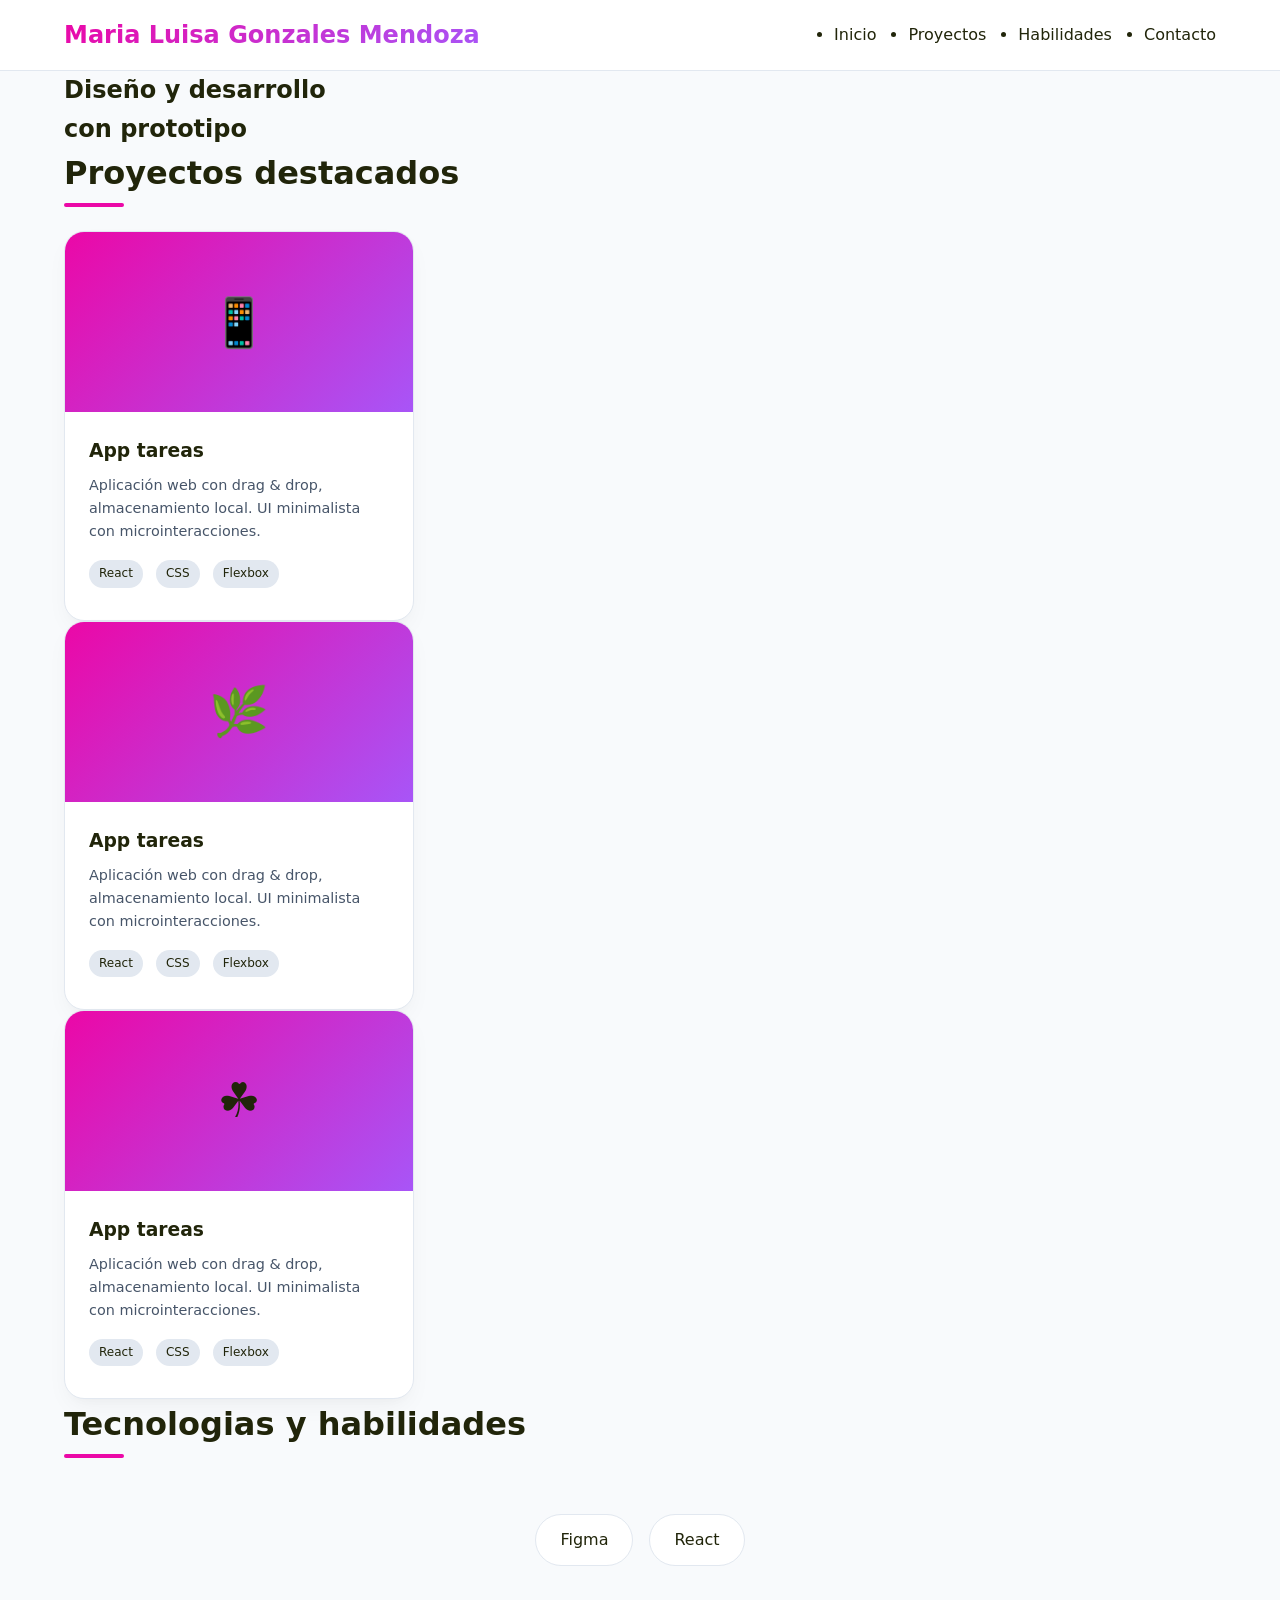
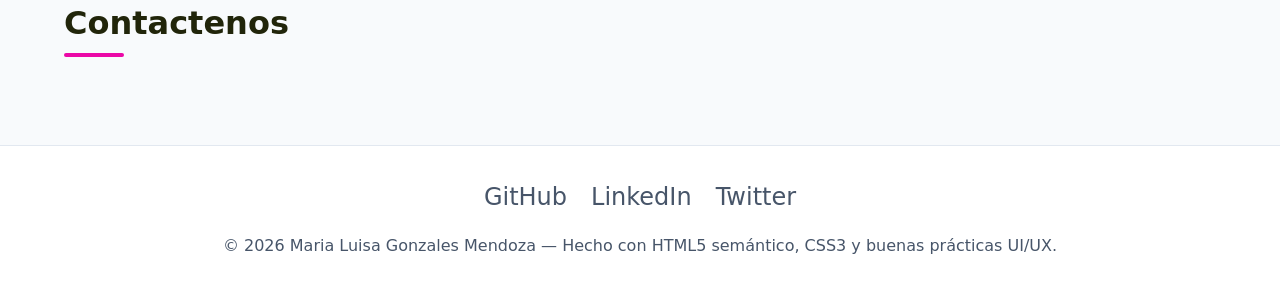
==== Tarea1_MarLui/index.html @ ba509bd1 "Modi4" ====
<!doctype html>
<html lang="es">

<head>
  <title>Maria Luisa Gonzales Mendoza - full stack</title>
  <!-- SEO & Open Graph Meta Tags -->
  <meta name="description" content="Portafolio de Maria Luisa Gonzales M., Desarrollador de software y analista programador" />
  <meta name="keywords" content="desarrollador, full stack, react, nodejs, python, portafolio" />
  <meta name="author" content="Maria Luisa Gonzales Mendoza" />
  <!-- Open Graph -->
  <meta property="og:title" content="Maria Luisa Gonzales Mendoza – Desarrollador Full Stack" />
  <meta property="og:description" content="Portafolio profesional de Maria Luisa Gonzales." />
  <meta property="og:type" content="website" />
  <meta property="og:url" content="https://hebertcussi.dev" />  <!-- podemos hacer con dominios gratuitos -->

  <link rel="stylesheet" href="css/estilos.css" />
</head>

<body>
  <!-- <header> semántico con navegación -->
  <header>
    <div class="container">
      <div class="navbar">
        <div class="logo">Maria Luisa Gonzales Mendoza</div>
        <nav>
          <ul>
            <li><a href="#inicio">Inicio</a></li>
            <li><a href="#proyectos">Proyectos</a></li>
            <li><a href="#habilidades">Habilidades</a></li>
            <li><a href="#contacto">Contacto</a></li>
          </ul>
        </nav>
      </div>
    </div>
  </header>
  
  <!-- <main> agrupa el contenido principal -->
  <main>
    <!--<section> Hero / Inicio -->
    <section id="inicio">
      <div class="container">
        <h2>Diseño y desarrollo <br> con prototipo</h2>
      </div>
    </section>
    <!-- <section> Acerca de -->
    <section id="proyectos">
      <div class="container">
        <h2 class="section-titulo">Proyectos destacados</h2>
        <div class="proyecto-grilla">
          <article>
            <div class="proyecto-img">📱</div>
            <div class="proyecto-info">
              <h3>App tareas</h3>
              <p>Aplicación web con drag & drop, almacenamiento local. UI minimalista con microinteracciones.</p>
              <div>
                <span class="tecnologias">React</span>
                <span class="tecnologias">CSS</span>
                <span class="tecnologias">Flexbox</span>
              </div>
            </div>
          </article>
        </div>

        <div class="proyecto-grilla">
          <article>
            <div class="proyecto-img">🌿</div>
            <div class="proyecto-info">
              <h3>App tareas</h3>
              <p>Aplicación web con drag & drop, almacenamiento local. UI minimalista con microinteracciones.</p>
              <div>
                <span class="tecnologias">React</span>
                <span class="tecnologias">CSS</span>
                <span class="tecnologias">Flexbox</span>
              </div>
            </div>
          </article>
        </div>

      <div class="proyecto-grilla">
          <article>
            <div class="proyecto-img">☘️</div>
            <div class="proyecto-info">
              <h3>App tareas</h3>
              <p>Aplicación web con drag & drop, almacenamiento local. UI minimalista con microinteracciones.</p>
              <div>
                <span class="tecnologias">React</span>
                <span class="tecnologias">CSS</span>
                <span class="tecnologias">Flexbox</span>
              </div>
            </div>
          </article>
        </div> 

      </div>
    </section>
    <!--  <section> Proyectos con CSS Grid + <article> semántico -->
    <section id="habilidades">
      <div class="container">
        <h2 class="section-titulo">Tecnologias y habilidades</h2>
        <div class="skills-container">
          <div class="skill-items">Figma</div>
          <div class="skill-items">React</div>
        </div>
      </div>
    </section>
    <!--  <section> Contacto con formulario HTML5 validado -->
    <section id="contacto">
      <div class="container">
        <h2 class="section-titulo">Contactenos</h2>
      </div>
    </section>
  </main>

  <!-- <footer> semántico -->
  <footer>
    <div class="container">
      <div class="social-links">
        <a href="#" aria-label="GitHub">GitHub</a>
        <a href="#" aria-label="LinkedIn">LinkedIn</a>
        <a href="#" aria-label="Twitter">Twitter</a>
      </div>
      <p>
        © 2026 Maria Luisa Gonzales Mendoza — Hecho con HTML5 semántico, CSS3 y buenas
        prácticas UI/UX.
      </p>
    </div>
  </footer>
</body>
</html>
---- Tarea1_MarLui/css/estilos.css ----
/* ============================================ */
/* 1. VARIABLES CSS (tema claro)         */
/* ============================================ */
:root {
  /* Colores claros (por defecto) */
  --bg-primary: #f8fafc;
  --bg-secondary: #ffffff;
  --text-primary: #21250a;
  --text-secondary: #475569;
  --accent: #eb08a7; /* color del logo*/
  --accent-gradiente: #a855f7;
  --accent-hover: #4f46e5;
  --border: #e2e8f0;
  --card-shadow: 0 10px 25px -5px rgba(0, 0, 0, 0.05), 0 8px 10px -6px rgba(0, 0, 0, 0.02);
  --transition: all 0.3s cubic-bezier(0.4, 0, 0.2, 1);
}

/* ============================================ */
/* 2. RESET Y ESTILOS GLOBALES (Box Model)      */
/* ============================================ */
* {
  margin: 0;
  padding: 0;
  box-sizing: border-box;
}

body {
  font-family: system-ui, -apple-system, 'Segoe UI', Roboto, 'Helvetica Neue', sans-serif;
  background-color: var(--bg-primary);
  color: var(--text-primary);
  line-height: 1.6;
  transition: background-color 0.2s, color 0.2s;
}

html {
  scroll-behavior: smooth; /* Para que tenga scrol*/
}

.container {
  max-width: 1200px;
  margin: 0 auto;
  padding: 0 24px;
}

/* ============================================ */
/* 3. HEADER Y NAVEGACIÓN (FLEXBOX)             */
/* ============================================ */
header {
  background: var(--bg-secondary);
  backdrop-filter: blur(8px);
  border-bottom: 1px solid var(--border);
  position: sticky;
  top: 0;
  z-index: 100;
}

.navbar {
  display: flex;
  justify-content: space-between;
  align-items: center;
  padding: 1rem 0;
  flex-wrap: wrap; /* pone a la misma linea las opciones*/
  gap: 1rem; /*espacio superior */
}

.logo { /*en este caso el nombre del autor que esta en el lado superior*/
  font-size: 1.5rem;
  font-weight: 700;
  background: linear-gradient(135deg, var(--accent), var(--accent-gradiente) );
  background-clip: text;
  -webkit-background-clip: text;
  color: transparent;
}

nav ul {
  display: flex;
  gap: 2rem;
  flex-wrap: wrap;
}

nav ul li a {
  text-decoration: none;
  color: var(--text-primary);
  font-weight: 500;
  transition: var(--transition);
  padding: 0.5rem 0;
  border-bottom: 2px solid transparent;
}

nav ul li a:hover {
  color: var(--accent);
  border-bottom-color: var(--accent);
}


.section-titulo{
  position: relative;
  display:  inline-block;
  margin-bottom: 2rem;
  font-size: 2rem;
}

.section-titulo::after{
  content: '';
  position: absolute;
  bottom: -8px;
  left: 0;
  width: 60px;
  height: 4px;
  background: var(--accent);
  border-radius: 2px;
}

/* ============================================ */
/* 3. FICHAS DE LA SECCION 1                    */
/* ============================================ */

.proyecto-grilla{
  background: var(--bg-secondary);
  border-radius: 20px;
  overflow: hidden;
  box-shadow: var(--card-shadow);
  transition: var(--transition);
  flex:  1 1 300px;
  max-width: 350px;
  border: 1px solid var(--border);
}

.proyecto-info{
  padding: 1.5rem;
}

.proyecto-info h3{
  margin-bottom: 0.5rem;
}
.proyecto-info p{
  color: var(--text-secondary);
  font-size: 0.90rem;
  margin-bottom: 1rem;
}
.tecnologias{
  display: inline-block;
  background: var(--border);
  padding: 4px 10px;
  border-radius: 20px;
  font-size: 0.75rem;
  margin-right: 0.5rem;
  margin-bottom: 0.5rem;
  color: var(--text-primary);
}

.proyecto-img{
  background: linear-gradient(135deg, var(--accent), var(--accent-gradiente));
  height: 180px;
  display: flex;
  align-items: center;
  justify-content: center;
  font-size: 3rem;
}
.skills-container{
  display: flex;
  flex-wrap: wrap;
  gap: 1rem;
  justify-content: center;
  margin: 2rem 0;
}
.skill-items{
  background: var(--bg-secondary);
  border: 1px solid var(--border);
  border-radius: 50px;
  padding: 0.75rem 1.5rem;
  font-weight: 500;
  transition: var(--transition);
  cursor:default;
}
.skill-items:hover{
  transform: scale(1);
  border-color: var(--accent);
  color: var(--accent);
}

/* ============================================ */
/* 5. FOOTER                                    */
/* ============================================ */
footer{
  background: var(--bg-secondary);
  border-top: 1px solid var(--border);
  padding: 2rem 0;
  margin-top: 4rem;
  text-align: center;
  color: var(--text-secondary);
}

.social-links{ /* para alinear y separar la opciones*/
  display: flex;
  justify-content: center;
  gap: 1.5rem;
  margin-bottom: 1rem;
}

.social-links a{
  color: var(--text-secondary);
  font-size: 1.5rem;
  transition: var(--transition);
  text-decoration: none;
}

.social-links a:hover{ /*dar efecto de movimiento hacia arriba a las opciones*/
  color: var(--accent);
  transform: translateY(-3px);
}
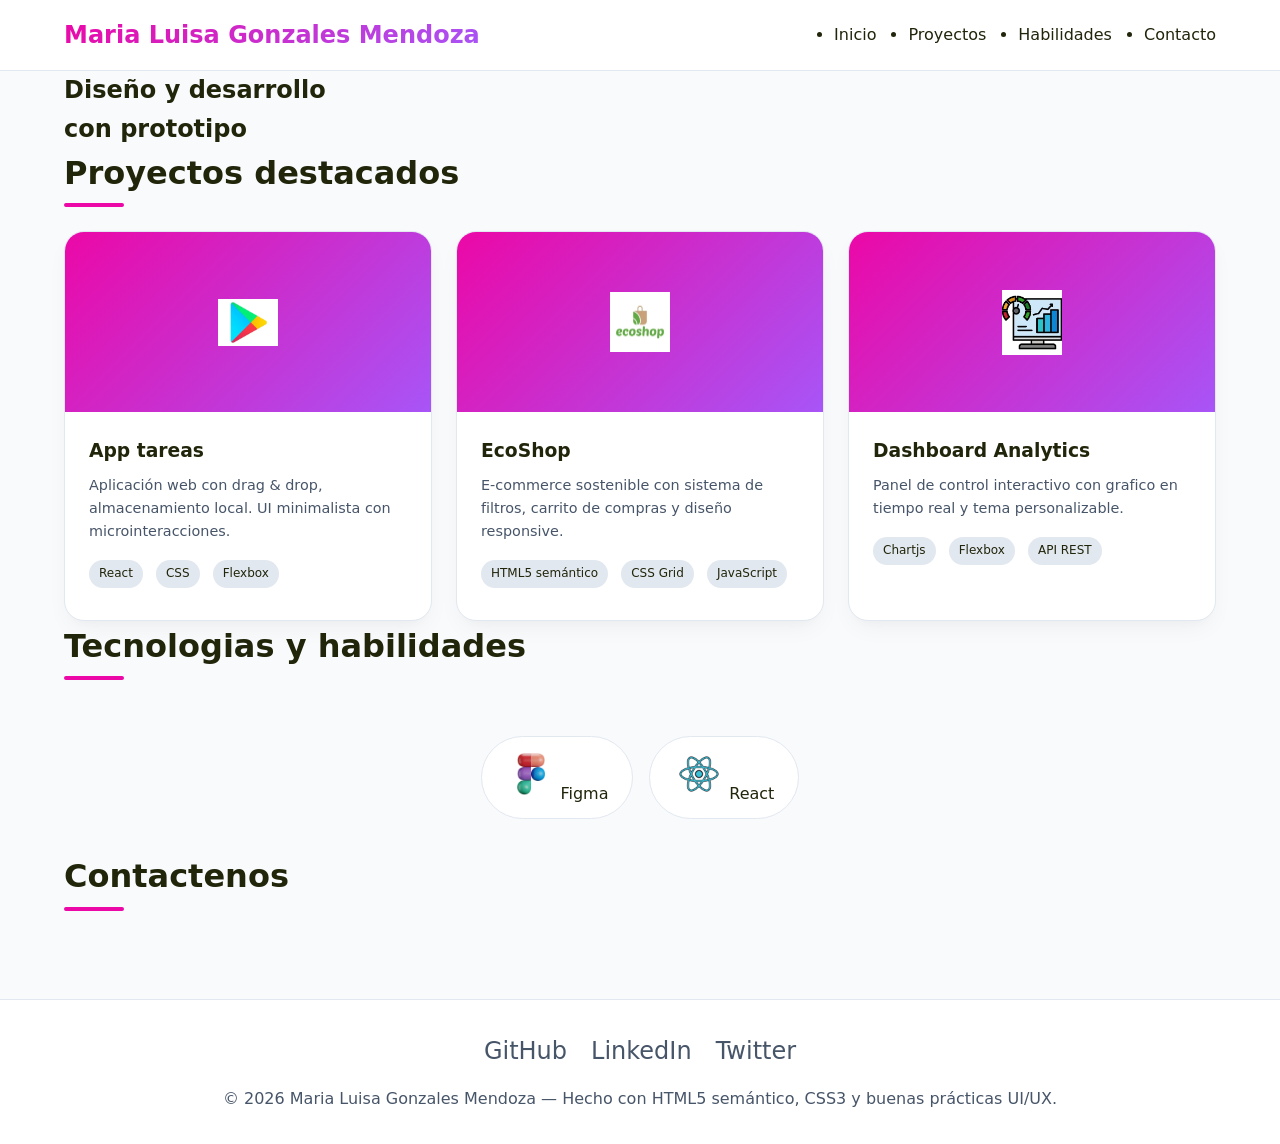
==== commit 799bd541: "modi6" ====
--- a/Tarea1_MarLui/index.html
+++ b/Tarea1_MarLui/index.html
@@ -2,16 +2,17 @@
 <html lang="es">
 
 <head>
-  <title>Maria Luisa Gonzales Mendoza - full stack</title>
+  <title>TAREA1 MarLui</title>
   <!-- SEO & Open Graph Meta Tags -->
-  <meta name="description" content="Portafolio de Maria Luisa Gonzales M., Desarrollador de software y analista programador" />
+  <meta name="description"
+    content="Portafolio de Maria Luisa Gonzales M., Desarrollador de software y analista programador" />
   <meta name="keywords" content="desarrollador, full stack, react, nodejs, python, portafolio" />
   <meta name="author" content="Maria Luisa Gonzales Mendoza" />
   <!-- Open Graph -->
   <meta property="og:title" content="Maria Luisa Gonzales Mendoza – Desarrollador Full Stack" />
   <meta property="og:description" content="Portafolio profesional de Maria Luisa Gonzales." />
   <meta property="og:type" content="website" />
-  <meta property="og:url" content="https://hebertcussi.dev" />  <!-- podemos hacer con dominios gratuitos -->
+  <meta property="og:url" content="https://hebertcussi.dev" /> <!-- podemos hacer con dominios gratuitos -->
 
   <link rel="stylesheet" href="css/estilos.css" />
 </head>
@@ -33,7 +34,7 @@
       </div>
     </div>
   </header>
-  
+
   <!-- <main> agrupa el contenido principal -->
   <main>
     <!--<section> Hero / Inicio -->
@@ -42,13 +43,15 @@
         <h2>Diseño y desarrollo <br> con prototipo</h2>
       </div>
     </section>
+    
     <!-- <section> Acerca de -->
     <section id="proyectos">
       <div class="container">
         <h2 class="section-titulo">Proyectos destacados</h2>
         <div class="proyecto-grilla">
-          <article>
-            <div class="proyecto-img">📱</div>
+
+          <article class="project-cards">
+            <div class="proyecto-img"><img src="img/app.webp"></div>
             <div class="proyecto-info">
               <h3>App tareas</h3>
               <p>Aplicación web con drag & drop, almacenamiento local. UI minimalista con microinteracciones.</p>
@@ -59,47 +62,45 @@
               </div>
             </div>
           </article>
-        </div>
-
-        <div class="proyecto-grilla">
-          <article>
-            <div class="proyecto-img">🌿</div>
+        
+          <article class="project-cards">
+            <div class="proyecto-img"><img src="img/eco.webp"></div>
             <div class="proyecto-info">
-              <h3>App tareas</h3>
-              <p>Aplicación web con drag & drop, almacenamiento local. UI minimalista con microinteracciones.</p>
+              <h3>EcoShop</h3>
+              <p>E-commerce sostenible con sistema de filtros, carrito de compras y diseño responsive.</p>
               <div>
-                <span class="tecnologias">React</span>
-                <span class="tecnologias">CSS</span>
-                <span class="tecnologias">Flexbox</span>
+                <span class="tecnologias">HTML5 semántico</span>
+                <span class="tecnologias">CSS Grid</span>
+                <span class="tecnologias">JavaScript</span>
               </div>
             </div>
           </article>
-        </div>
-
-      <div class="proyecto-grilla">
-          <article>
-            <div class="proyecto-img">☘️</div>
+        
+          <article class="project-cards">
+            <div class="proyecto-img"><img src="img/estadi.webp"></div>
             <div class="proyecto-info">
-              <h3>App tareas</h3>
-              <p>Aplicación web con drag & drop, almacenamiento local. UI minimalista con microinteracciones.</p>
+              <h3>Dashboard Analytics</h3>
+              <p>Panel de control interactivo con grafico en tiempo real y tema personalizable.</p>
               <div>
-                <span class="tecnologias">React</span>
-                <span class="tecnologias">CSS</span>
+                <span class="tecnologias">Chartjs</span>
                 <span class="tecnologias">Flexbox</span>
+                <span class="tecnologias">API REST</span>
               </div>
             </div>
           </article>
-        </div> 
+
+        </div>
 
       </div>
     </section>
+
     <!--  <section> Proyectos con CSS Grid + <article> semántico -->
     <section id="habilidades">
       <div class="container">
         <h2 class="section-titulo">Tecnologias y habilidades</h2>
         <div class="skills-container">
-          <div class="skill-items">Figma</div>
-          <div class="skill-items">React</div>
+          <div class="skill-items"><img src="img/figma.jpg" class="icono">Figma</div>
+          <div class="skill-items"><img src="img/react.jpg" class="icono">React</div>
         </div>
       </div>
     </section>
@@ -126,4 +127,5 @@
     </div>
   </footer>
 </body>
+
 </html>
--- a/Tarea1_MarLui/css/estilos.css
+++ b/Tarea1_MarLui/css/estilos.css
@@ -1,5 +1,5 @@
 /* ============================================ */
-/* 1. VARIABLES CSS (tema claro)         */
+/* 1. DECLARACION DE VARIABLES GLOBALES DE CSS  */
 /* ============================================ */
 :root {
   /* Colores claros (por defecto) */
@@ -7,7 +7,8 @@
   --bg-secondary: #ffffff;
   --text-primary: #21250a;
   --text-secondary: #475569;
-  --accent: #eb08a7; /* color del logo*/
+  --accent: #eb08a7;
+  /* color del logo*/
   --accent-gradiente: #a855f7;
   --accent-hover: #4f46e5;
   --border: #e2e8f0;
@@ -33,7 +34,8 @@
 }
 
 html {
-  scroll-behavior: smooth; /* Para que tenga scrol*/
+  scroll-behavior: smooth;
+  /* Para que tenga scrol*/
 }
 
 .container {
@@ -59,14 +61,17 @@
   justify-content: space-between;
   align-items: center;
   padding: 1rem 0;
-  flex-wrap: wrap; /* pone a la misma linea las opciones*/
-  gap: 1rem; /*espacio superior */
-}
-
-.logo { /*en este caso el nombre del autor que esta en el lado superior*/
+  flex-wrap: wrap;
+  /* pone en linea las opciones*/
+  gap: 1rem;
+  /*espacio superior */
+}
+
+.logo {
+  /*en este caso el nombre del autor que esta en el lado superior*/
   font-size: 1.5rem;
   font-weight: 700;
-  background: linear-gradient(135deg, var(--accent), var(--accent-gradiente) );
+  background: linear-gradient(135deg, var(--accent), var(--accent-gradiente));
   background-clip: text;
   -webkit-background-clip: text;
   color: transparent;
@@ -92,15 +97,17 @@
   border-bottom-color: var(--accent);
 }
 
-
-.section-titulo{
+/* ============================================ */
+/* 3. PARA LOS TITULOS DE CADA SECCION          */
+/* ============================================ */
+.section-titulo {
   position: relative;
-  display:  inline-block;
+  display: inline-block;
   margin-bottom: 2rem;
   font-size: 2rem;
 }
 
-.section-titulo::after{
+.section-titulo::after {
   content: '';
   position: absolute;
   bottom: -8px;
@@ -116,29 +123,42 @@
 /* ============================================ */
 
 .proyecto-grilla{
+  display: grid;  
+  flex:  1 1 300px;
+  grid-template-columns: repeat(auto-fill, minmax(300px,1fr));
+  gap: 1.5rem;
+}
+
+.project-cards{
   background: var(--bg-secondary);
   border-radius: 20px;
   overflow: hidden;
   box-shadow: var(--card-shadow);
-  transition: var(--transition);
-  flex:  1 1 300px;
-  max-width: 350px;
   border: 1px solid var(--border);
-}
-
+  display: grid;
+  grid-template-rows: 180px 1fr;
+  transition: var(--transition);
+}
+
+.project-cards:hover{
+  transform: translateY(-6px);
+  box-shadow: 0 16px 32px -8px var(--bg-card);
+}
 .proyecto-info{
   padding: 1.5rem;
 }
 
-.proyecto-info h3{
+.proyecto-info h3 {
   margin-bottom: 0.5rem;
 }
-.proyecto-info p{
+
+.proyecto-info p {
   color: var(--text-secondary);
   font-size: 0.90rem;
   margin-bottom: 1rem;
 }
-.tecnologias{
+
+.tecnologias {
   display: inline-block;
   background: var(--border);
   padding: 4px 10px;
@@ -149,7 +169,7 @@
   color: var(--text-primary);
 }
 
-.proyecto-img{
+.proyecto-img {
   background: linear-gradient(135deg, var(--accent), var(--accent-gradiente));
   height: 180px;
   display: flex;
@@ -157,23 +177,35 @@
   justify-content: center;
   font-size: 3rem;
 }
-.skills-container{
+
+img{
+  width:60px;
+}
+
+.icono{
+  width: 50px;
+  height: 50px;
+  margin-right: 0.3rem;
+}
+.skills-container {
   display: flex;
   flex-wrap: wrap;
   gap: 1rem;
   justify-content: center;
   margin: 2rem 0;
 }
-.skill-items{
+
+.skill-items {
   background: var(--bg-secondary);
   border: 1px solid var(--border);
   border-radius: 50px;
   padding: 0.75rem 1.5rem;
   font-weight: 500;
   transition: var(--transition);
-  cursor:default;
-}
-.skill-items:hover{
+  cursor: default;
+}
+
+.skill-items:hover {
   transform: scale(1);
   border-color: var(--accent);
   color: var(--accent);
@@ -182,7 +214,7 @@
 /* ============================================ */
 /* 5. FOOTER                                    */
 /* ============================================ */
-footer{
+footer {
   background: var(--bg-secondary);
   border-top: 1px solid var(--border);
   padding: 2rem 0;
@@ -191,21 +223,23 @@
   color: var(--text-secondary);
 }
 
-.social-links{ /* para alinear y separar la opciones*/
+.social-links {
+  /* para alinear y separar la opciones*/
   display: flex;
   justify-content: center;
   gap: 1.5rem;
   margin-bottom: 1rem;
 }
 
-.social-links a{
+.social-links a {
   color: var(--text-secondary);
   font-size: 1.5rem;
   transition: var(--transition);
   text-decoration: none;
 }
 
-.social-links a:hover{ /*dar efecto de movimiento hacia arriba a las opciones*/
+.social-links a:hover {
+  /*dar efecto de movimiento hacia arriba a las opciones*/
   color: var(--accent);
   transform: translateY(-3px);
-}
+}
